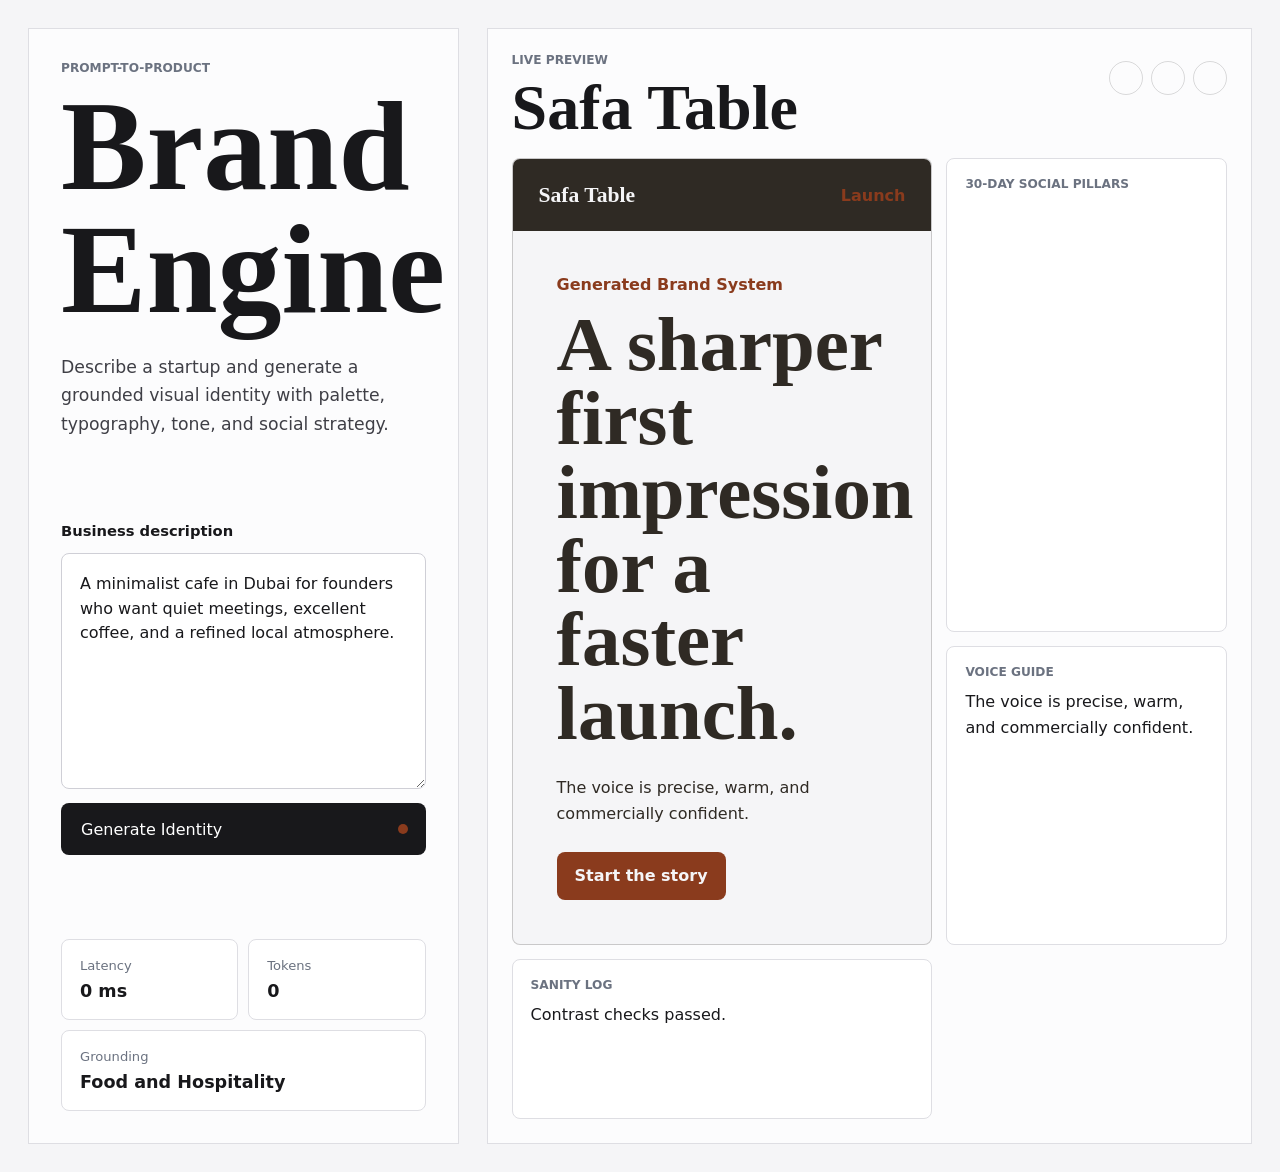
==== static/index.html @ 4369302e "first commit" ====
<!doctype html>
<html lang="en">
  <head>
    <meta charset="utf-8" />
    <meta name="viewport" content="width=device-width, initial-scale=1" />
    <title>Brand Engine</title>
    <link rel="stylesheet" href="/static/styles.css" />
  </head>
  <body>
    <main class="app-shell">
      <section class="input-panel" aria-labelledby="appTitle">
        <div>
          <p class="overline">Prompt-to-Product</p>
          <h1 id="appTitle">Brand Engine</h1>
          <p class="lede">Describe a startup and generate a grounded visual identity with palette, typography, tone, and social strategy.</p>
        </div>

        <form id="brandForm" class="prompt-form">
          <label for="description">Business description</label>
          <textarea id="description" name="description" rows="8">A minimalist cafe in Dubai for founders who want quiet meetings, excellent coffee, and a refined local atmosphere.</textarea>
          <button type="submit" id="generateButton">
            <span>Generate Identity</span>
            <span class="button-dot" aria-hidden="true"></span>
          </button>
        </form>

        <aside class="metrics-grid" aria-label="Generation metrics">
          <div class="metric-card">
            <span>Latency</span>
            <strong id="latencyMetric">0 ms</strong>
          </div>
          <div class="metric-card">
            <span>Tokens</span>
            <strong id="tokenMetric">0</strong>
          </div>
          <div class="metric-card wide">
            <span>Grounding</span>
            <strong id="groundingMetric">Food and Hospitality</strong>
          </div>
        </aside>
      </section>

      <section class="preview-panel" aria-label="Generated brand preview">
        <div class="brand-toolbar">
          <div>
            <p class="overline">Live Preview</p>
            <h2 id="brandName">Safa Table</h2>
          </div>
          <div class="swatches" aria-label="Generated color palette">
            <span id="primarySwatch"></span>
            <span id="secondarySwatch"></span>
            <span id="accentSwatch"></span>
          </div>
        </div>

        <div class="bento-grid">
          <article class="mock-homepage" id="mockHomepage">
            <div class="mock-nav">
              <strong id="mockBrandName">Safa Table</strong>
              <span>Launch</span>
            </div>
            <div class="mock-hero">
              <p class="eyebrow">Generated Brand System</p>
              <h3 id="mockHeadline">A sharper first impression for a faster launch.</h3>
              <p id="mockTone">The voice is precise, warm, and commercially confident.</p>
              <button id="mockButton">Start the story</button>
            </div>
          </article>

          <article class="strategy-card">
            <p class="overline">30-Day Social Pillars</p>
            <ol id="strategyList"></ol>
          </article>

          <article class="tone-card">
            <p class="overline">Voice Guide</p>
            <p id="toneGuide">The voice is precise, warm, and commercially confident.</p>
          </article>

          <article class="sanity-card">
            <p class="overline">Sanity Log</p>
            <p id="sanityLog">Contrast checks passed.</p>
          </article>
        </div>
      </section>
    </main>

    <script src="/static/app.js"></script>
  </body>
</html>
---- static/styles.css ----
:root {
  --page: #f5f5f7;
  --ink: #18181b;
  --muted: #6b7280;
  --line: #dedee3;
  --surface: #ffffff;
  --brand-primary: #2f2a24;
  --brand-secondary: #f5f5f7;
  --brand-accent: #8a3b1d;
  --heading-font: "Cormorant Garamond", Georgia, serif;
  --body-font: "Manrope", system-ui, sans-serif;
}

* {
  box-sizing: border-box;
}

body {
  margin: 0;
  min-height: 100dvh;
  background: var(--page);
  color: var(--ink);
  font-family: var(--body-font);
}

button,
textarea {
  font: inherit;
}

.app-shell {
  display: grid;
  grid-template-columns: minmax(320px, 0.72fr) minmax(420px, 1.28fr);
  gap: 28px;
  min-height: 100dvh;
  padding: 28px;
}

.input-panel,
.preview-panel {
  border: 1px solid var(--line);
  background: rgba(255, 255, 255, 0.72);
}

.input-panel {
  display: flex;
  flex-direction: column;
  justify-content: space-between;
  gap: 28px;
  padding: 32px;
}

.preview-panel {
  padding: 24px;
}

.overline {
  margin: 0 0 10px;
  color: var(--muted);
  font-size: 0.76rem;
  font-weight: 700;
  letter-spacing: 0;
  text-transform: uppercase;
}

h1,
h2,
h3 {
  margin: 0;
  font-family: var(--heading-font);
  font-weight: 700;
  line-height: 0.96;
}

h1 {
  max-width: 8ch;
  font-size: clamp(4rem, 10vw, 8.8rem);
}

h2 {
  font-size: clamp(2.4rem, 5vw, 5rem);
}

.lede {
  max-width: 34rem;
  margin: 22px 0 0;
  color: #3f3f46;
  font-size: 1.08rem;
  line-height: 1.65;
}

.prompt-form {
  display: grid;
  gap: 14px;
}

label {
  font-size: 0.92rem;
  font-weight: 700;
}

textarea {
  width: 100%;
  min-height: 180px;
  resize: vertical;
  border: 1px solid #cfcfd6;
  border-radius: 8px;
  background: #fff;
  color: var(--ink);
  padding: 18px;
  line-height: 1.55;
  outline: none;
}

textarea:focus {
  border-color: var(--brand-accent);
  box-shadow: 0 0 0 4px color-mix(in srgb, var(--brand-accent) 18%, transparent);
}

#generateButton {
  display: inline-flex;
  align-items: center;
  justify-content: space-between;
  min-height: 52px;
  border: 0;
  border-radius: 8px;
  background: var(--ink);
  color: white;
  padding: 0 18px 0 20px;
  cursor: pointer;
  transition: transform 180ms ease, opacity 180ms ease;
}

#generateButton:hover {
  transform: translateY(-1px);
}

#generateButton:disabled {
  cursor: wait;
  opacity: 0.7;
}

.button-dot {
  width: 10px;
  height: 10px;
  border-radius: 999px;
  background: var(--brand-accent);
}

.metrics-grid {
  display: grid;
  grid-template-columns: repeat(2, 1fr);
  gap: 10px;
}

.metric-card,
.strategy-card,
.tone-card,
.sanity-card {
  border: 1px solid var(--line);
  border-radius: 8px;
  background: var(--surface);
  padding: 18px;
}

.metric-card span {
  display: block;
  color: var(--muted);
  font-size: 0.82rem;
}

.metric-card strong {
  display: block;
  margin-top: 8px;
  font-size: 1.1rem;
}

.wide {
  grid-column: 1 / -1;
}

.brand-toolbar {
  display: flex;
  align-items: flex-start;
  justify-content: space-between;
  gap: 20px;
  margin-bottom: 20px;
}

.swatches {
  display: flex;
  gap: 8px;
  padding-top: 8px;
}

.swatches span {
  width: 34px;
  height: 34px;
  border: 1px solid rgba(0, 0, 0, 0.14);
  border-radius: 50%;
}

.bento-grid {
  display: grid;
  grid-template-columns: 1.2fr 0.8fr;
  gap: 14px;
}

.mock-homepage {
  grid-row: span 2;
  min-height: 560px;
  overflow: hidden;
  border-radius: 8px;
  background: var(--brand-secondary);
  color: var(--brand-primary);
  border: 1px solid color-mix(in srgb, var(--brand-primary) 22%, transparent);
}

.mock-nav {
  display: flex;
  justify-content: space-between;
  align-items: center;
  min-height: 72px;
  background: var(--brand-primary);
  color: var(--brand-secondary);
  padding: 0 26px;
}

.mock-nav strong {
  font-family: var(--heading-font);
  font-size: 1.35rem;
}

.mock-nav span {
  color: var(--brand-accent);
  font-weight: 800;
}

.mock-hero {
  display: grid;
  align-content: center;
  min-height: 488px;
  padding: 44px;
}

.eyebrow {
  margin: 0 0 14px;
  color: var(--brand-accent);
  font-weight: 800;
}

.mock-hero h3,
.mock-hero h1 {
  max-width: 11ch;
  font-size: clamp(3rem, 6vw, 6.6rem);
}

.mock-hero p:not(.eyebrow) {
  max-width: 34rem;
  margin: 24px 0;
  line-height: 1.65;
}

.mock-hero button {
  width: max-content;
  min-height: 48px;
  border: 0;
  border-radius: 8px;
  background: var(--brand-accent);
  color: var(--brand-secondary);
  padding: 0 18px;
  font-weight: 800;
}

.strategy-card {
  min-height: 336px;
}

ol {
  display: grid;
  gap: 10px;
  margin: 0;
  padding-left: 20px;
}

li {
  line-height: 1.45;
}

.tone-card,
.sanity-card {
  min-height: 160px;
}

.tone-card p:last-child,
.sanity-card p:last-child {
  margin: 0;
  line-height: 1.6;
}

.preview-only {
  display: grid;
  place-items: center;
  padding: 28px;
}

.preview-shell {
  width: min(1040px, 100%);
}

@media (max-width: 980px) {
  .app-shell,
  .bento-grid {
    grid-template-columns: 1fr;
  }

  h1 {
    max-width: 100%;
  }

  .mock-homepage {
    min-height: 480px;
  }
}

@media (max-width: 620px) {
  .app-shell {
    padding: 12px;
    gap: 12px;
  }

  .input-panel,
  .preview-panel {
    padding: 18px;
  }

  .brand-toolbar {
    display: grid;
  }

  .metrics-grid {
    grid-template-columns: 1fr;
  }

  .mock-hero {
    padding: 28px;
  }
}

@media (prefers-reduced-motion: reduce) {
  *,
  *::before,
  *::after {
    scroll-behavior: auto !important;
    transition-duration: 1ms !important;
    animation-duration: 1ms !important;
  }
}
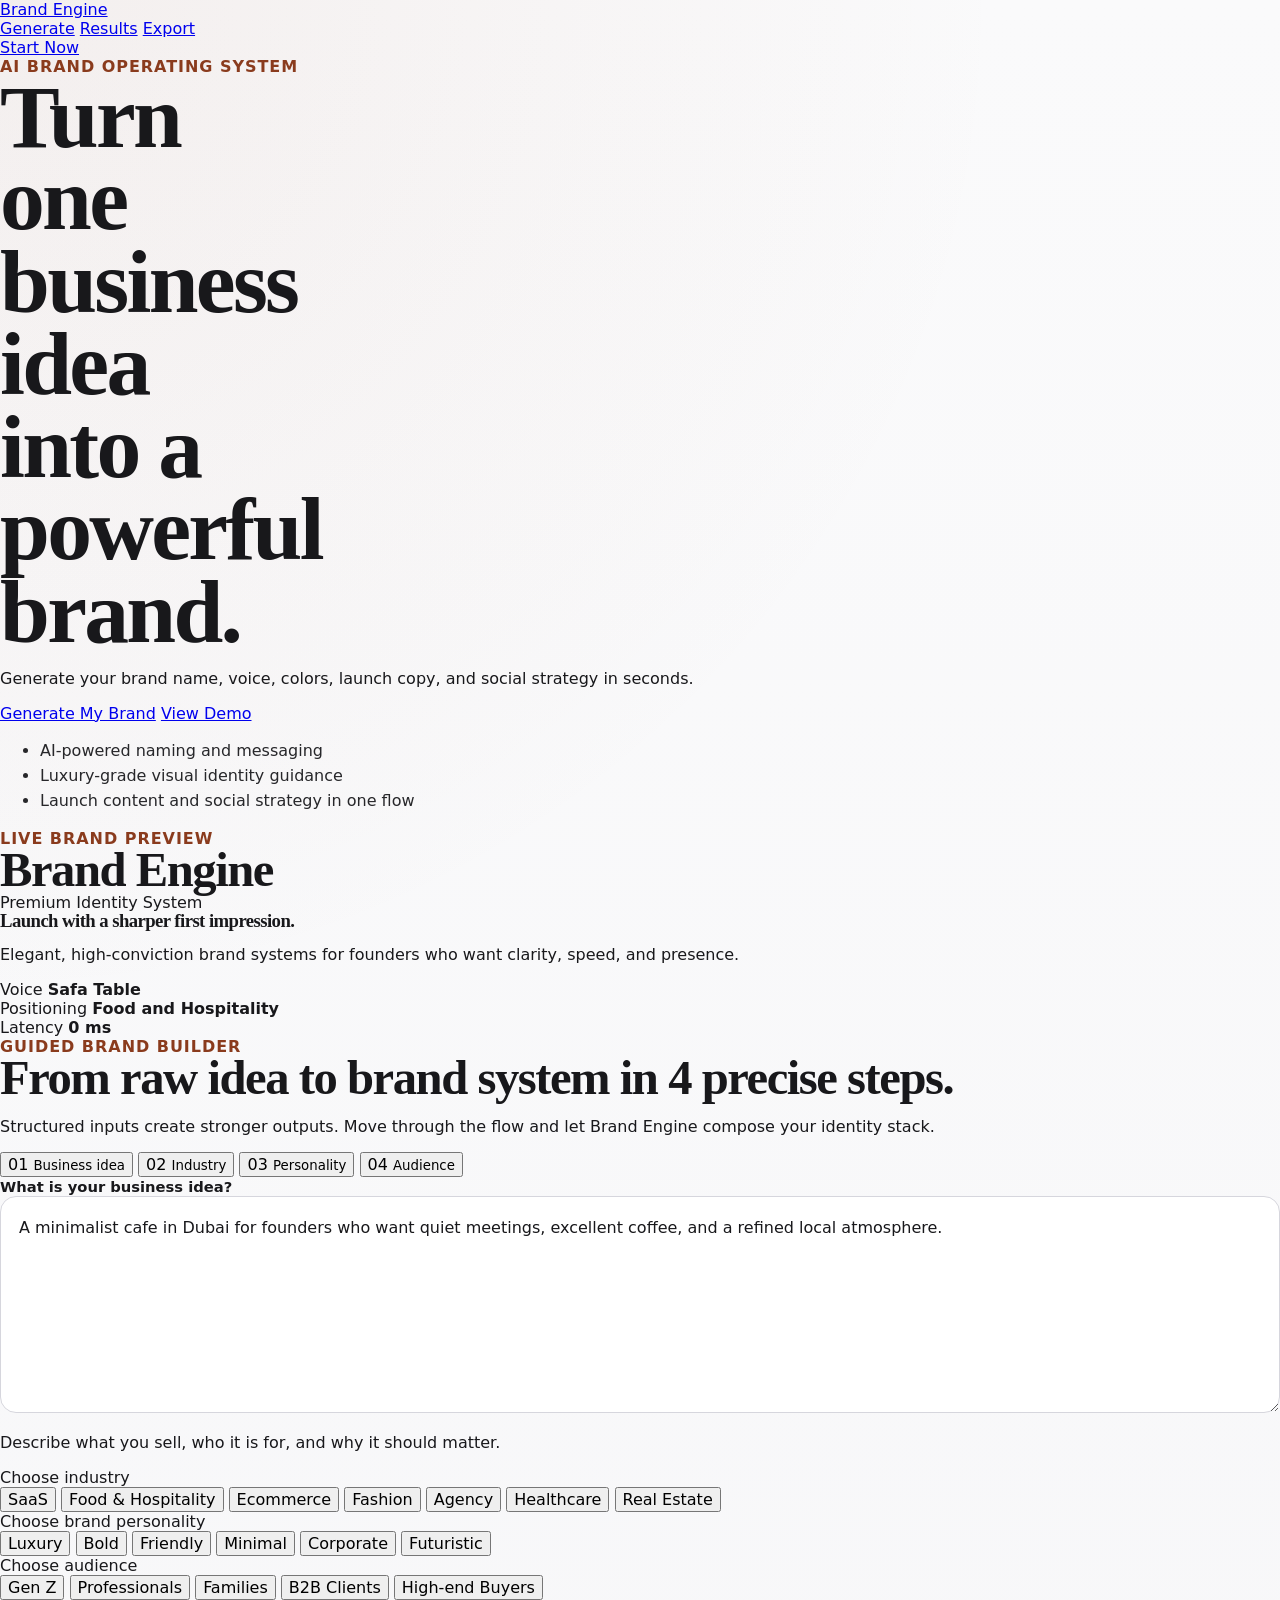
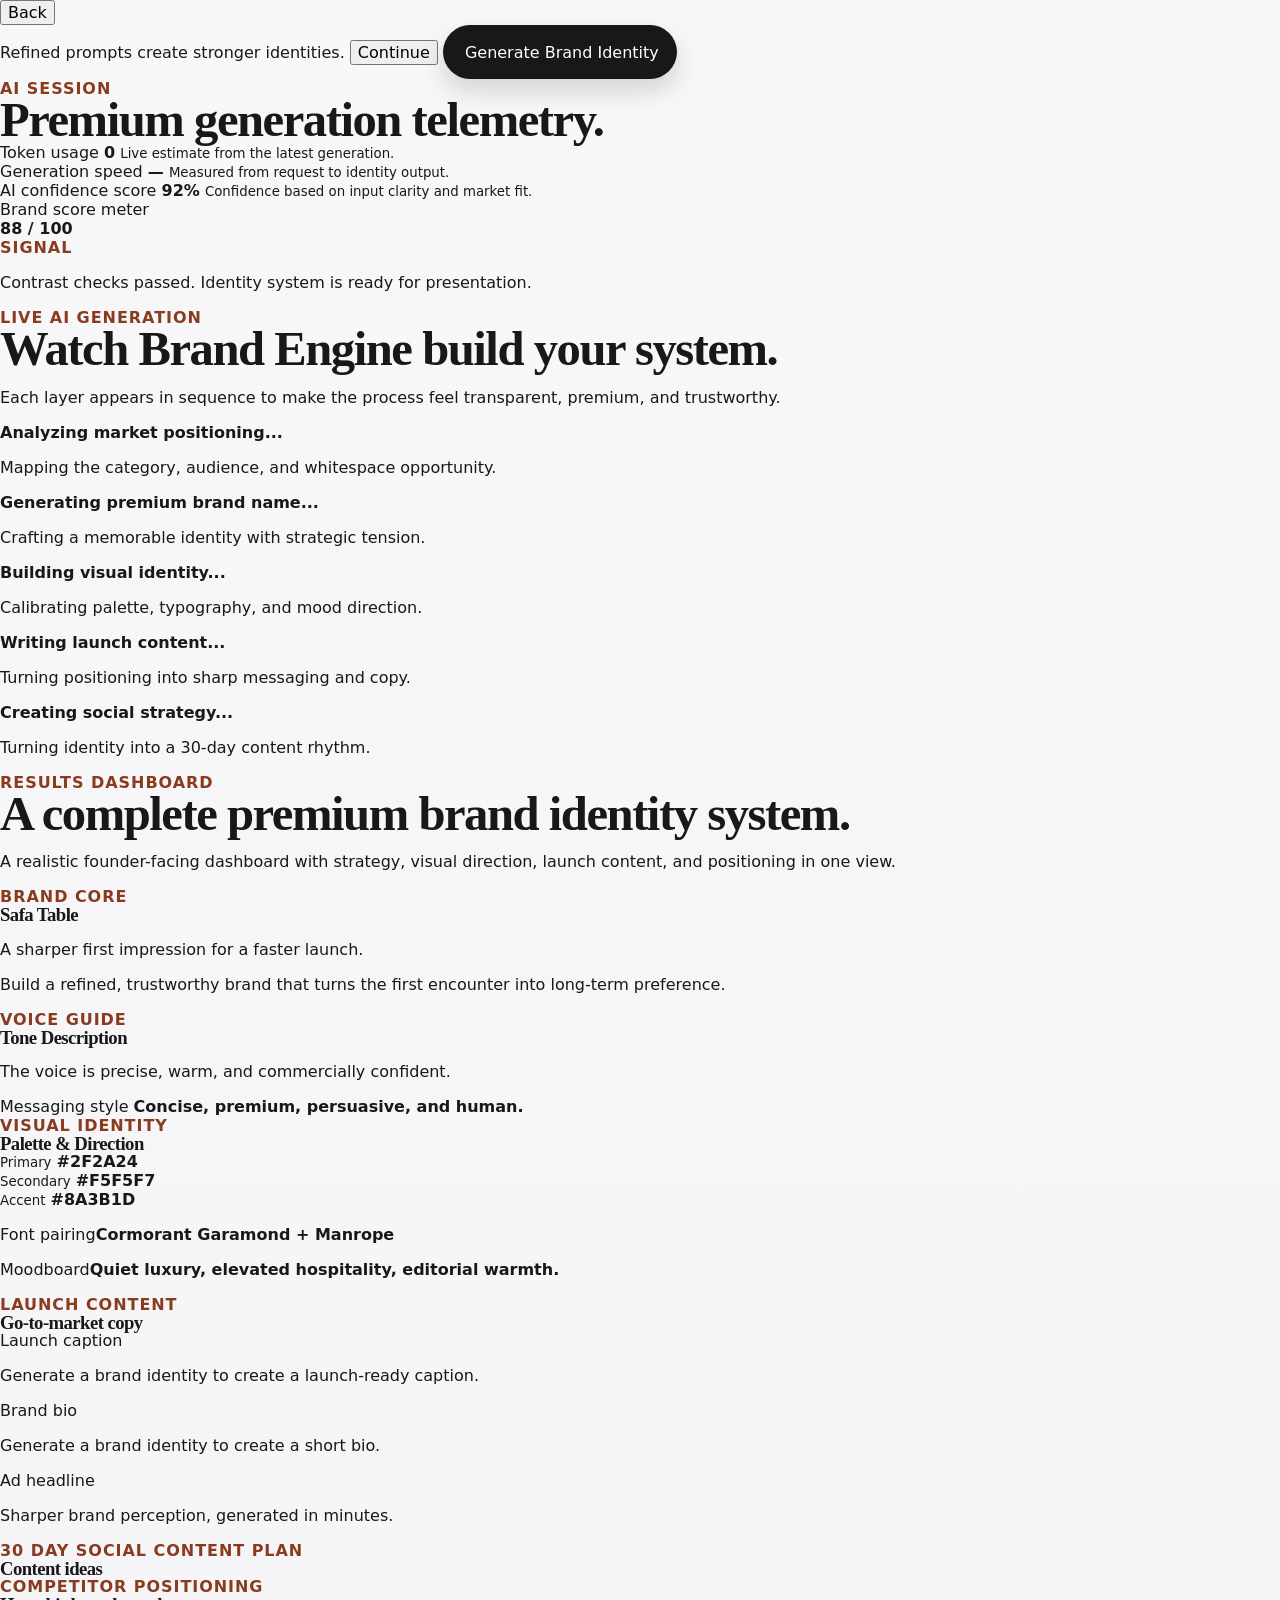
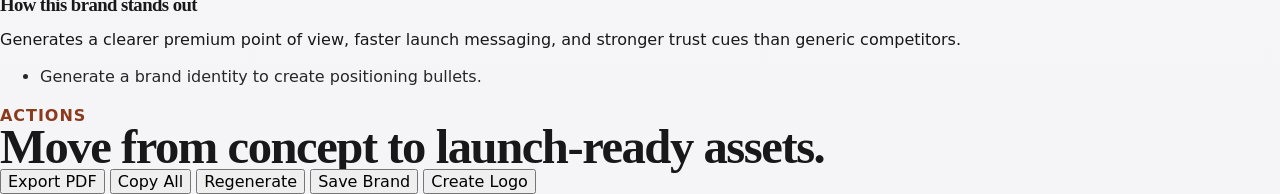
==== commit ee5f607d: "Revamp static brand experience" ====
--- a/static/index.html
+++ b/static/index.html
@@ -7,83 +7,390 @@
     <link rel="stylesheet" href="/static/styles.css" />
   </head>
   <body>
-    <main class="app-shell">
-      <section class="input-panel" aria-labelledby="appTitle">
-        <div>
-          <p class="overline">Prompt-to-Product</p>
-          <h1 id="appTitle">Brand Engine</h1>
-          <p class="lede">Describe a startup and generate a grounded visual identity with palette, typography, tone, and social strategy.</p>
-        </div>
-
-        <form id="brandForm" class="prompt-form">
-          <label for="description">Business description</label>
-          <textarea id="description" name="description" rows="8">A minimalist cafe in Dubai for founders who want quiet meetings, excellent coffee, and a refined local atmosphere.</textarea>
-          <button type="submit" id="generateButton">
-            <span>Generate Identity</span>
-            <span class="button-dot" aria-hidden="true"></span>
-          </button>
-        </form>
-
-        <aside class="metrics-grid" aria-label="Generation metrics">
-          <div class="metric-card">
-            <span>Latency</span>
-            <strong id="latencyMetric">0 ms</strong>
-          </div>
-          <div class="metric-card">
-            <span>Tokens</span>
-            <strong id="tokenMetric">0</strong>
-          </div>
-          <div class="metric-card wide">
-            <span>Grounding</span>
-            <strong id="groundingMetric">Food and Hospitality</strong>
+    <div class="site-bg" aria-hidden="true">
+      <div class="site-glow site-glow--one"></div>
+      <div class="site-glow site-glow--two"></div>
+      <div class="site-grid"></div>
+      <div class="particles">
+        <span></span><span></span><span></span><span></span><span></span><span></span>
+        <span></span><span></span><span></span><span></span><span></span><span></span>
+      </div>
+    </div>
+
+    <header class="topbar">
+      <a href="#" class="brand-lockup" aria-label="Brand Engine home">
+        <span class="brand-lockup__mark"></span>
+        <span class="brand-lockup__text">Brand Engine</span>
+      </a>
+
+      <nav class="topbar-nav" aria-label="Primary navigation">
+        <a href="#wizard">Generate</a>
+        <a href="#dashboard">Results</a>
+        <a href="#actions">Export</a>
+      </nav>
+
+      <a href="#wizard" class="topbar-cta">Start Now</a>
+    </header>
+
+    <main class="page-shell">
+      <section class="hero hero-card" id="hero">
+        <div class="hero-copy">
+          <p class="eyebrow">AI Brand Operating System</p>
+          <h1>Turn one business idea into a powerful brand.</h1>
+          <p class="hero-subcopy">
+            Generate your brand name, voice, colors, launch copy, and social strategy in seconds.
+          </p>
+
+          <div class="hero-actions">
+            <a href="#wizard" class="button button--primary">Generate My Brand</a>
+            <a href="#dashboard" class="button button--ghost">View Demo</a>
+          </div>
+
+          <ul class="hero-points" aria-label="Brand Engine features">
+            <li>AI-powered naming and messaging</li>
+            <li>Luxury-grade visual identity guidance</li>
+            <li>Launch content and social strategy in one flow</li>
+          </ul>
+        </div>
+
+        <div class="hero-preview glass-panel" aria-label="Preview of premium brand output">
+          <div class="hero-preview__header">
+            <div>
+              <p class="eyebrow">Live Brand Preview</p>
+              <h2 id="heroBrandName">Brand Engine</h2>
+            </div>
+            <div class="hero-swatches" aria-label="Preview brand colors">
+              <span id="primarySwatch"></span>
+              <span id="secondarySwatch"></span>
+              <span id="accentSwatch"></span>
+            </div>
+          </div>
+
+          <div class="hero-preview__canvas" id="mockHomepage">
+            <div class="mock-chip">Premium Identity System</div>
+            <h3 id="mockHeadline">Launch with a sharper first impression.</h3>
+            <p id="mockTone">
+              Elegant, high-conviction brand systems for founders who want clarity, speed, and presence.
+            </p>
+
+            <div class="hero-stats">
+              <article class="stat-card">
+                <span>Voice</span>
+                <strong id="brandName">Safa Table</strong>
+              </article>
+              <article class="stat-card">
+                <span>Positioning</span>
+                <strong id="groundingMetric">Food and Hospitality</strong>
+              </article>
+              <article class="stat-card">
+                <span>Latency</span>
+                <strong id="latencyMetric">0 ms</strong>
+              </article>
+            </div>
+          </div>
+        </div>
+      </section>
+
+      <section class="flow-grid">
+        <section class="wizard-section glass-panel" id="wizard" aria-labelledby="wizardTitle">
+          <div class="section-heading">
+            <p class="eyebrow">Guided Brand Builder</p>
+            <h2 id="wizardTitle">From raw idea to brand system in 4 precise steps.</h2>
+            <p>
+              Structured inputs create stronger outputs. Move through the flow and let Brand Engine compose your identity stack.
+            </p>
+          </div>
+
+          <div class="wizard-progress" aria-label="Wizard steps">
+            <button type="button" class="wizard-progress__step is-active" data-step-target="1">
+              <span>01</span>
+              <small>Business idea</small>
+            </button>
+            <button type="button" class="wizard-progress__step" data-step-target="2">
+              <span>02</span>
+              <small>Industry</small>
+            </button>
+            <button type="button" class="wizard-progress__step" data-step-target="3">
+              <span>03</span>
+              <small>Personality</small>
+            </button>
+            <button type="button" class="wizard-progress__step" data-step-target="4">
+              <span>04</span>
+              <small>Audience</small>
+            </button>
+          </div>
+
+          <form id="brandForm" class="wizard-form">
+            <section class="wizard-step is-active" data-step="1">
+              <label class="field-label" for="description">What is your business idea?</label>
+              <textarea
+                id="description"
+                name="description"
+                rows="7"
+                placeholder="Describe the product, customer, transformation, and market opportunity."
+              >A minimalist cafe in Dubai for founders who want quiet meetings, excellent coffee, and a refined local atmosphere.</textarea>
+              <p class="field-help">
+                Describe what you sell, who it is for, and why it should matter.
+              </p>
+            </section>
+
+            <section class="wizard-step" data-step="2" aria-hidden="true">
+              <div class="field-label">Choose industry</div>
+              <div class="choice-grid" data-choice-group="industry">
+                <button type="button" class="choice-pill is-selected" data-value="SaaS">SaaS</button>
+                <button type="button" class="choice-pill" data-value="Food & Hospitality">Food & Hospitality</button>
+                <button type="button" class="choice-pill" data-value="Ecommerce">Ecommerce</button>
+                <button type="button" class="choice-pill" data-value="Fashion">Fashion</button>
+                <button type="button" class="choice-pill" data-value="Agency">Agency</button>
+                <button type="button" class="choice-pill" data-value="Healthcare">Healthcare</button>
+                <button type="button" class="choice-pill" data-value="Real Estate">Real Estate</button>
+              </div>
+            </section>
+
+            <section class="wizard-step" data-step="3" aria-hidden="true">
+              <div class="field-label">Choose brand personality</div>
+              <div class="choice-grid" data-choice-group="personality">
+                <button type="button" class="choice-pill is-selected" data-value="Luxury">Luxury</button>
+                <button type="button" class="choice-pill" data-value="Bold">Bold</button>
+                <button type="button" class="choice-pill" data-value="Friendly">Friendly</button>
+                <button type="button" class="choice-pill" data-value="Minimal">Minimal</button>
+                <button type="button" class="choice-pill" data-value="Corporate">Corporate</button>
+                <button type="button" class="choice-pill" data-value="Futuristic">Futuristic</button>
+              </div>
+            </section>
+
+            <section class="wizard-step" data-step="4" aria-hidden="true">
+              <div class="field-label">Choose audience</div>
+              <div class="choice-grid" data-choice-group="audience">
+                <button type="button" class="choice-pill is-selected" data-value="Gen Z">Gen Z</button>
+                <button type="button" class="choice-pill" data-value="Professionals">Professionals</button>
+                <button type="button" class="choice-pill" data-value="Families">Families</button>
+                <button type="button" class="choice-pill" data-value="B2B Clients">B2B Clients</button>
+                <button type="button" class="choice-pill" data-value="High-end Buyers">High-end Buyers</button>
+              </div>
+            </section>
+
+            <div class="wizard-footer">
+              <button type="button" class="button button--ghost" id="prevStepButton">Back</button>
+              <div class="wizard-footer__actions">
+                <span class="wizard-hint">Refined prompts create stronger identities.</span>
+                <button type="button" class="button button--secondary" id="nextStepButton">Continue</button>
+                <button type="submit" class="button button--glow" id="generateButton">
+                  <span>Generate Brand Identity</span>
+                  <span class="button-orb" aria-hidden="true"></span>
+                </button>
+              </div>
+            </div>
+          </form>
+        </section>
+
+        <aside class="sidebar-panel glass-panel" aria-label="AI session analytics">
+          <div class="section-heading section-heading--compact">
+            <p class="eyebrow">AI Session</p>
+            <h2>Premium generation telemetry.</h2>
+          </div>
+
+          <div class="sidebar-stack">
+            <article class="metric-tile">
+              <span>Token usage</span>
+              <strong id="tokenMetric">0</strong>
+              <small>Live estimate from the latest generation.</small>
+            </article>
+
+            <article class="metric-tile">
+              <span>Generation speed</span>
+              <strong id="speedMetric">—</strong>
+              <small>Measured from request to identity output.</small>
+            </article>
+
+            <article class="metric-tile">
+              <span>AI confidence score</span>
+              <strong id="confidenceMetric">92%</strong>
+              <small>Confidence based on input clarity and market fit.</small>
+            </article>
+
+            <article class="metric-tile">
+              <span>Brand score meter</span>
+              <div class="meter">
+                <div class="meter__bar" id="brandScoreBar"></div>
+              </div>
+              <strong id="brandScoreText">88 / 100</strong>
+            </article>
+
+            <article class="sidebar-note">
+              <p class="eyebrow">Signal</p>
+              <p id="sanityLog">Contrast checks passed. Identity system is ready for presentation.</p>
+            </article>
           </div>
         </aside>
       </section>
 
-      <section class="preview-panel" aria-label="Generated brand preview">
-        <div class="brand-toolbar">
+      <section class="generation-panel glass-panel" id="generationPanel" aria-labelledby="generationTitle">
+        <div class="section-heading section-heading--compact">
+          <p class="eyebrow">Live AI Generation</p>
+          <h2 id="generationTitle">Watch Brand Engine build your system.</h2>
+          <p>Each layer appears in sequence to make the process feel transparent, premium, and trustworthy.</p>
+        </div>
+
+        <div class="generation-list" id="generationList">
+          <article class="generation-step" data-progress-step="0">
+            <span class="generation-step__icon"></span>
+            <div>
+              <strong>Analyzing market positioning...</strong>
+              <p>Mapping the category, audience, and whitespace opportunity.</p>
+            </div>
+          </article>
+          <article class="generation-step" data-progress-step="1">
+            <span class="generation-step__icon"></span>
+            <div>
+              <strong>Generating premium brand name...</strong>
+              <p>Crafting a memorable identity with strategic tension.</p>
+            </div>
+          </article>
+          <article class="generation-step" data-progress-step="2">
+            <span class="generation-step__icon"></span>
+            <div>
+              <strong>Building visual identity...</strong>
+              <p>Calibrating palette, typography, and mood direction.</p>
+            </div>
+          </article>
+          <article class="generation-step" data-progress-step="3">
+            <span class="generation-step__icon"></span>
+            <div>
+              <strong>Writing launch content...</strong>
+              <p>Turning positioning into sharp messaging and copy.</p>
+            </div>
+          </article>
+          <article class="generation-step" data-progress-step="4">
+            <span class="generation-step__icon"></span>
+            <div>
+              <strong>Creating social strategy...</strong>
+              <p>Turning identity into a 30-day content rhythm.</p>
+            </div>
+          </article>
+        </div>
+      </section>
+
+      <section class="dashboard-shell" id="dashboard" aria-labelledby="dashboardTitle">
+        <div class="section-heading dashboard-heading">
           <div>
-            <p class="overline">Live Preview</p>
-            <h2 id="brandName">Safa Table</h2>
-          </div>
-          <div class="swatches" aria-label="Generated color palette">
-            <span id="primarySwatch"></span>
-            <span id="secondarySwatch"></span>
-            <span id="accentSwatch"></span>
-          </div>
-        </div>
-
-        <div class="bento-grid">
-          <article class="mock-homepage" id="mockHomepage">
-            <div class="mock-nav">
-              <strong id="mockBrandName">Safa Table</strong>
-              <span>Launch</span>
-            </div>
-            <div class="mock-hero">
-              <p class="eyebrow">Generated Brand System</p>
-              <h3 id="mockHeadline">A sharper first impression for a faster launch.</h3>
-              <p id="mockTone">The voice is precise, warm, and commercially confident.</p>
-              <button id="mockButton">Start the story</button>
-            </div>
-          </article>
-
-          <article class="strategy-card">
-            <p class="overline">30-Day Social Pillars</p>
-            <ol id="strategyList"></ol>
-          </article>
-
-          <article class="tone-card">
-            <p class="overline">Voice Guide</p>
-            <p id="toneGuide">The voice is precise, warm, and commercially confident.</p>
-          </article>
-
-          <article class="sanity-card">
-            <p class="overline">Sanity Log</p>
-            <p id="sanityLog">Contrast checks passed.</p>
-          </article>
+            <p class="eyebrow">Results Dashboard</p>
+            <h2 id="dashboardTitle">A complete premium brand identity system.</h2>
+          </div>
+          <p class="dashboard-summary">
+            A realistic founder-facing dashboard with strategy, visual direction, launch content, and positioning in one view.
+          </p>
+        </div>
+
+        <div class="dashboard-grid">
+          <article class="dashboard-card reveal-card">
+            <p class="eyebrow">Brand Core</p>
+            <h3 id="brandNameCard">Safa Table</h3>
+            <p class="card-kicker" id="taglineOutput">A sharper first impression for a faster launch.</p>
+            <p id="missionOutput">
+              Build a refined, trustworthy brand that turns the first encounter into long-term preference.
+            </p>
+          </article>
+
+          <article class="dashboard-card reveal-card">
+            <p class="eyebrow">Voice Guide</p>
+            <h3>Tone Description</h3>
+            <p id="toneGuide">
+              The voice is precise, warm, and commercially confident.
+            </p>
+            <div class="message-style">
+              <span>Messaging style</span>
+              <strong id="messagingStyleOutput">Concise, premium, persuasive, and human.</strong>
+            </div>
+          </article>
+
+          <article class="dashboard-card reveal-card">
+            <p class="eyebrow">Visual Identity</p>
+            <h3>Palette & Direction</h3>
+            <div class="palette-row">
+              <div class="palette-swatch">
+                <span class="palette-dot" id="primaryPaletteDot"></span>
+                <div>
+                  <small>Primary</small>
+                  <strong id="primaryPaletteText">#2F2A24</strong>
+                </div>
+              </div>
+              <div class="palette-swatch">
+                <span class="palette-dot" id="secondaryPaletteDot"></span>
+                <div>
+                  <small>Secondary</small>
+                  <strong id="secondaryPaletteText">#F5F5F7</strong>
+                </div>
+              </div>
+              <div class="palette-swatch">
+                <span class="palette-dot" id="accentPaletteDot"></span>
+                <div>
+                  <small>Accent</small>
+                  <strong id="accentPaletteText">#8A3B1D</strong>
+                </div>
+              </div>
+            </div>
+            <div class="identity-meta">
+              <p><span>Font pairing</span><strong id="fontPairingOutput">Cormorant Garamond + Manrope</strong></p>
+              <p><span>Moodboard</span><strong id="moodboardOutput">Quiet luxury, elevated hospitality, editorial warmth.</strong></p>
+            </div>
+          </article>
+
+          <article class="dashboard-card reveal-card">
+            <p class="eyebrow">Launch Content</p>
+            <h3>Go-to-market copy</h3>
+            <div class="content-stack">
+              <div>
+                <span>Launch caption</span>
+                <p id="launchCaptionOutput">Generate a brand identity to create a launch-ready caption.</p>
+              </div>
+              <div>
+                <span>Brand bio</span>
+                <p id="brandBioOutput">Generate a brand identity to create a short bio.</p>
+              </div>
+              <div>
+                <span>Ad headline</span>
+                <p id="adHeadlineOutput">Sharper brand perception, generated in minutes.</p>
+              </div>
+            </div>
+          </article>
+
+          <article class="dashboard-card reveal-card">
+            <p class="eyebrow">30 Day Social Content Plan</p>
+            <h3>Content ideas</h3>
+            <ol id="strategyList" class="strategy-list"></ol>
+          </article>
+
+          <article class="dashboard-card reveal-card">
+            <p class="eyebrow">Competitor Positioning</p>
+            <h3>How this brand stands out</h3>
+            <p id="positioningOutput">
+              Generates a clearer premium point of view, faster launch messaging, and stronger trust cues than generic competitors.
+            </p>
+            <ul id="taglineListOutput" class="positioning-list">
+              <li>Generate a brand identity to create positioning bullets.</li>
+            </ul>
+          </article>
+        </div>
+      </section>
+
+      <section class="actions-panel glass-panel" id="actions" aria-labelledby="actionsTitle">
+        <div class="section-heading section-heading--compact">
+          <p class="eyebrow">Actions</p>
+          <h2 id="actionsTitle">Move from concept to launch-ready assets.</h2>
+        </div>
+
+        <div class="action-button-grid">
+          <button type="button" class="action-button" id="exportPdfButton">Export PDF</button>
+          <button type="button" class="action-button" id="copyAllButton">Copy All</button>
+          <button type="button" class="action-button" id="regenerateButton">Regenerate</button>
+          <button type="button" class="action-button" id="saveBrandButton">Save Brand</button>
+          <button type="button" class="action-button action-button--primary" id="createLogoButton">Create Logo</button>
         </div>
       </section>
     </main>
+
+    <div class="toast-stack" id="toastStack" aria-live="polite" aria-atomic="true"></div>
 
     <script src="/static/app.js"></script>
   </body>
--- a/static/styles.css
+++ b/static/styles.css
@@ -9,16 +9,23 @@
   --brand-accent: #8a3b1d;
   --heading-font: "Cormorant Garamond", Georgia, serif;
   --body-font: "Manrope", system-ui, sans-serif;
+  --shadow-soft: 0 22px 60px rgba(24, 24, 27, 0.08);
 }
 
 * {
   box-sizing: border-box;
 }
 
+html {
+  color-scheme: light;
+}
+
 body {
   margin: 0;
   min-height: 100dvh;
-  background: var(--page);
+  background:
+    radial-gradient(circle at top left, rgba(138, 59, 29, 0.06), transparent 28%),
+    linear-gradient(180deg, #fafafb 0%, var(--page) 100%);
   color: var(--ink);
   font-family: var(--body-font);
 }
@@ -30,16 +37,22 @@
 
 .app-shell {
   display: grid;
-  grid-template-columns: minmax(320px, 0.72fr) minmax(420px, 1.28fr);
-  gap: 28px;
+  grid-template-columns: minmax(340px, 430px) minmax(0, 1fr);
+  gap: 24px;
+  align-items: start;
+  max-width: 1480px;
   min-height: 100dvh;
-  padding: 28px;
+  margin: 0 auto;
+  padding: 24px;
 }
 
 .input-panel,
 .preview-panel {
-  border: 1px solid var(--line);
-  background: rgba(255, 255, 255, 0.72);
+  border: 1px solid rgba(222, 222, 227, 0.9);
+  border-radius: 24px;
+  background: rgba(255, 255, 255, 0.84);
+  box-shadow: var(--shadow-soft);
+  backdrop-filter: blur(12px);
 }
 
 .input-panel {
@@ -51,15 +64,17 @@
 }
 
 .preview-panel {
-  padding: 24px;
+  min-width: 0;
+  padding: 28px;
+  overflow: hidden;
 }
 
 .overline {
   margin: 0 0 10px;
   color: var(--muted);
   font-size: 0.76rem;
-  font-weight: 700;
-  letter-spacing: 0;
+  font-weight: 800;
+  letter-spacing: 0.08em;
   text-transform: uppercase;
 }
 
@@ -69,29 +84,64 @@
   margin: 0;
   font-family: var(--heading-font);
   font-weight: 700;
-  line-height: 0.96;
+  line-height: 0.92;
+  letter-spacing: -0.03em;
+  text-wrap: balance;
 }
 
 h1 {
-  max-width: 8ch;
-  font-size: clamp(4rem, 10vw, 8.8rem);
+  max-width: 6ch;
+  font-size: clamp(3.8rem, 7vw, 6.8rem);
 }
 
 h2 {
-  font-size: clamp(2.4rem, 5vw, 5rem);
+  font-size: clamp(2.4rem, 3.8vw, 4.2rem);
 }
 
 .lede {
-  max-width: 34rem;
-  margin: 22px 0 0;
-  color: #3f3f46;
-  font-size: 1.08rem;
-  line-height: 1.65;
+  max-width: 32rem;
+  margin: 20px 0 0;
+  color: #52525b;
+  font-size: 1.04rem;
+  line-height: 1.72;
 }
 
 .prompt-form {
   display: grid;
   gap: 14px;
+}
+
+.action-strip {
+  display: grid;
+  grid-template-columns: repeat(3, minmax(0, 1fr));
+  gap: 12px;
+}
+
+.action-chip {
+  min-height: 56px;
+  width: 100%;
+  border: 1px solid rgba(222, 222, 227, 0.9);
+  border-radius: 18px;
+  background: var(--surface);
+  color: var(--ink);
+  padding: 0.9rem 1rem;
+  text-align: center;
+  font-size: 0.92rem;
+  font-weight: 700;
+  cursor: pointer;
+  box-shadow: 0 8px 20px rgba(24, 24, 27, 0.05);
+  transition:
+    background 180ms ease,
+    border-color 180ms ease,
+    transform 180ms ease,
+    box-shadow 180ms ease;
+}
+
+.action-chip:hover {
+  background: rgba(24, 24, 27, 0.03);
+  border-color: rgba(24, 24, 27, 0.12);
+  transform: translateY(-1px);
+  box-shadow: 0 10px 24px rgba(24, 24, 27, 0.08);
 }
 
 label {
@@ -103,12 +153,12 @@
   width: 100%;
   min-height: 180px;
   resize: vertical;
-  border: 1px solid #cfcfd6;
-  border-radius: 8px;
+  border: 1px solid #d6d6dd;
+  border-radius: 16px;
   background: #fff;
   color: var(--ink);
   padding: 18px;
-  line-height: 1.55;
+  line-height: 1.6;
   outline: none;
 }
 
@@ -121,14 +171,18 @@
   display: inline-flex;
   align-items: center;
   justify-content: space-between;
-  min-height: 52px;
+  min-height: 54px;
   border: 0;
-  border-radius: 8px;
+  border-radius: 999px;
   background: var(--ink);
   color: white;
-  padding: 0 18px 0 20px;
+  padding: 0 18px 0 22px;
   cursor: pointer;
-  transition: transform 180ms ease, opacity 180ms ease;
+  transition:
+    transform 180ms ease,
+    opacity 180ms ease,
+    box-shadow 180ms ease;
+  box-shadow: 0 12px 24px rgba(24, 24, 27, 0.16);
 }
 
 #generateButton:hover {
@@ -149,18 +203,18 @@
 
 .metrics-grid {
   display: grid;
-  grid-template-columns: repeat(2, 1fr);
-  gap: 10px;
+  grid-template-columns: repeat(2, minmax(0, 1fr));
+  gap: 12px;
 }
 
 .metric-card,
 .strategy-card,
 .tone-card,
 .sanity-card {
-  border: 1px solid var(--line);
-  border-radius: 8px;
+  border: 1px solid rgba(222, 222, 227, 0.9);
+  border-radius: 20px;
   background: var(--surface);
-  padding: 18px;
+  padding: 20px;
 }
 
 .metric-card span {
@@ -184,118 +238,177 @@
   align-items: flex-start;
   justify-content: space-between;
   gap: 20px;
-  margin-bottom: 20px;
+  margin-bottom: 24px;
+}
+
+.brand-toolbar > div:first-child {
+  min-width: 0;
 }
 
 .swatches {
   display: flex;
-  gap: 8px;
-  padding-top: 8px;
+  flex-wrap: wrap;
+  gap: 10px;
+  padding-top: 10px;
+  flex-shrink: 0;
 }
 
 .swatches span {
-  width: 34px;
-  height: 34px;
+  width: 36px;
+  height: 36px;
   border: 1px solid rgba(0, 0, 0, 0.14);
   border-radius: 50%;
+  box-shadow: inset 0 0 0 1px rgba(255, 255, 255, 0.35);
 }
 
 .bento-grid {
   display: grid;
-  grid-template-columns: 1.2fr 0.8fr;
-  gap: 14px;
+  grid-template-columns: minmax(0, 1.3fr) minmax(280px, 0.7fr);
+  gap: 16px;
 }
 
 .mock-homepage {
   grid-row: span 2;
-  min-height: 560px;
+  min-height: 620px;
   overflow: hidden;
-  border-radius: 8px;
+  border-radius: 24px;
   background: var(--brand-secondary);
   color: var(--brand-primary);
-  border: 1px solid color-mix(in srgb, var(--brand-primary) 22%, transparent);
+  border: 1px solid color-mix(in srgb, var(--brand-primary) 20%, transparent);
+  box-shadow: inset 0 1px 0 rgba(255, 255, 255, 0.28);
 }
 
 .mock-nav {
   display: flex;
   justify-content: space-between;
   align-items: center;
-  min-height: 72px;
+  gap: 16px;
+  min-height: 76px;
   background: var(--brand-primary);
   color: var(--brand-secondary);
-  padding: 0 26px;
+  padding: 0 28px;
 }
 
 .mock-nav strong {
+  min-width: 0;
   font-family: var(--heading-font);
-  font-size: 1.35rem;
+  font-size: 1.45rem;
+  white-space: nowrap;
+  overflow: hidden;
+  text-overflow: ellipsis;
 }
 
 .mock-nav span {
   color: var(--brand-accent);
   font-weight: 800;
+  flex-shrink: 0;
 }
 
 .mock-hero {
   display: grid;
   align-content: center;
-  min-height: 488px;
-  padding: 44px;
+  gap: 18px;
+  min-height: 544px;
+  padding: 48px;
 }
 
 .eyebrow {
-  margin: 0 0 14px;
+  margin: 0;
   color: var(--brand-accent);
   font-weight: 800;
+  letter-spacing: 0.06em;
+  text-transform: uppercase;
 }
 
 .mock-hero h3,
 .mock-hero h1 {
-  max-width: 11ch;
-  font-size: clamp(3rem, 6vw, 6.6rem);
+  max-width: 8ch;
+  font-size: clamp(2.9rem, 5vw, 5.4rem);
+  line-height: 0.95;
 }
 
 .mock-hero p:not(.eyebrow) {
-  max-width: 34rem;
-  margin: 24px 0;
-  line-height: 1.65;
+  max-width: 32rem;
+  margin: 0;
+  line-height: 1.7;
+  color: color-mix(in srgb, var(--brand-primary) 84%, black);
 }
 
 .mock-hero button {
   width: max-content;
   min-height: 48px;
   border: 0;
-  border-radius: 8px;
+  border-radius: 999px;
   background: var(--brand-accent);
   color: var(--brand-secondary);
-  padding: 0 18px;
+  padding: 0 20px;
   font-weight: 800;
+  box-shadow: 0 12px 24px color-mix(in srgb, var(--brand-accent) 24%, transparent);
 }
 
 .strategy-card {
-  min-height: 336px;
+  min-height: 300px;
 }
 
 ol {
   display: grid;
-  gap: 10px;
-  margin: 0;
-  padding-left: 20px;
+  gap: 12px;
+  margin: 0;
+  padding-left: 1.4rem;
 }
 
 li {
-  line-height: 1.45;
+  line-height: 1.55;
+  color: #27272a;
 }
 
 .tone-card,
 .sanity-card {
-  min-height: 160px;
+  min-height: 152px;
 }
 
 .tone-card p:last-child,
 .sanity-card p:last-child {
   margin: 0;
+  line-height: 1.65;
+  color: #3f3f46;
+}
+
+.ai-output-grid {
+  display: grid;
+  grid-template-columns: repeat(2, minmax(0, 1fr));
+  gap: 16px;
+  margin-top: 16px;
+}
+
+.output-card {
+  border: 1px solid rgba(222, 222, 227, 0.9);
+  border-radius: 20px;
+  background: var(--surface);
+  padding: 20px;
+  min-height: 170px;
+}
+
+.output-card--wide {
+  grid-column: 1 / -1;
+}
+
+.output-card p:last-child {
+  margin: 0;
+  line-height: 1.7;
+  color: #3f3f46;
+}
+
+.output-list {
+  display: grid;
+  gap: 10px;
+  margin: 0;
+  padding-left: 1.2rem;
+}
+
+.output-list li {
   line-height: 1.6;
+  color: #27272a;
 }
 
 .preview-only {
@@ -308,42 +421,61 @@
   width: min(1040px, 100%);
 }
 
-@media (max-width: 980px) {
-  .app-shell,
+@media (max-width: 1240px) {
+  .app-shell {
+    grid-template-columns: 1fr;
+  }
+
+  h1,
+  h2 {
+    max-width: 100%;
+  }
+
   .bento-grid {
     grid-template-columns: 1fr;
   }
 
-  h1 {
-    max-width: 100%;
-  }
-
   .mock-homepage {
-    min-height: 480px;
-  }
-}
-
-@media (max-width: 620px) {
+    grid-row: auto;
+    min-height: 540px;
+  }
+}
+
+@media (max-width: 760px) {
   .app-shell {
-    padding: 12px;
-    gap: 12px;
+    padding: 14px;
+    gap: 14px;
   }
 
   .input-panel,
   .preview-panel {
-    padding: 18px;
+    padding: 20px;
+    border-radius: 20px;
   }
 
   .brand-toolbar {
     display: grid;
   }
 
-  .metrics-grid {
+  .action-strip,
+  .metrics-grid,
+  .ai-output-grid {
     grid-template-columns: 1fr;
   }
 
+  .mock-nav {
+    padding: 0 18px;
+  }
+
   .mock-hero {
+    min-height: auto;
     padding: 28px;
+  }
+
+  .mock-hero h3,
+  .mock-hero h1 {
+    max-width: 100%;
+    font-size: clamp(2.3rem, 11vw, 3.6rem);
   }
 }
 
